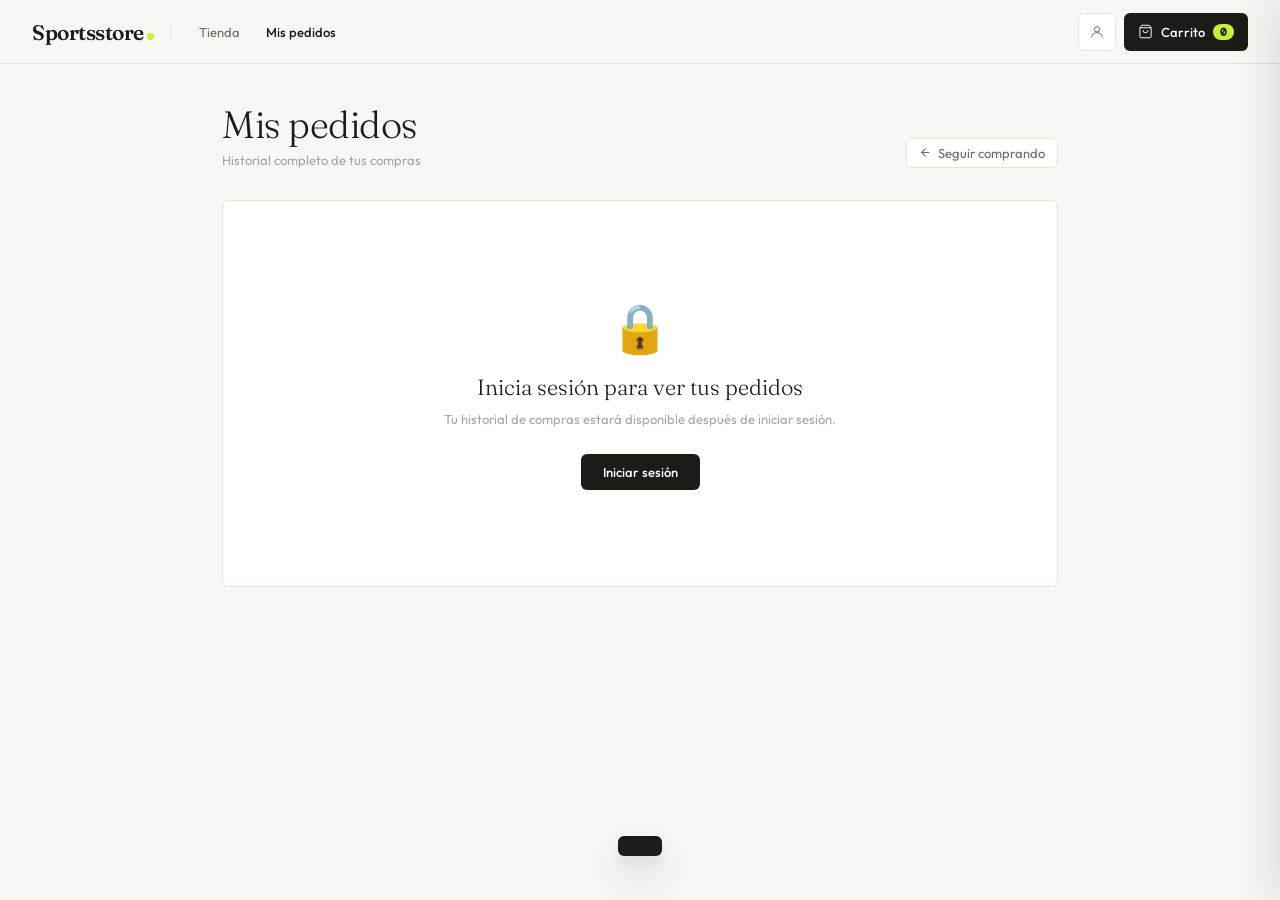
==== orders.html @ 64b581b5 "first commit" ====
<!DOCTYPE html>
<html lang="es">
<head>
<meta charset="UTF-8">
<meta name="viewport" content="width=device-width, initial-scale=1.0">
<title>Sportsstore — Mis pedidos</title>
<link rel="preconnect" href="https://fonts.googleapis.com">
<link href="https://fonts.googleapis.com/css2?family=Fraunces:ital,wght@0,300;0,400;0,600;1,300;1,400&family=DM+Mono:wght@300;400&family=Outfit:wght@300;400;500;600&display=swap" rel="stylesheet">
<link rel="stylesheet" href="styles.css">
<style>
.orders-wrap{max-width:900px;margin:0 auto;padding:2.5rem clamp(1rem,3vw,2rem) 6rem}
.page-hd{display:flex;align-items:flex-end;justify-content:space-between;margin-bottom:2rem;flex-wrap:wrap;gap:1rem}
.page-hd-left h1{font-family:'Fraunces',serif;font-size:clamp(26px,4vw,38px);font-weight:300;letter-spacing:-.5px;line-height:1.1}
.page-hd-left p{font-size:13px;color:var(--ink4);margin-top:.375rem}
.btn-back{display:inline-flex;align-items:center;gap:6px;font-size:13px;color:var(--ink3);cursor:pointer;font-family:'Outfit',sans-serif;padding:6px 12px;border-radius:var(--r2);border:1px solid var(--paper3);background:var(--white);transition:all var(--transition);flex-shrink:0}
.btn-back:hover{border-color:var(--ink3);color:var(--ink)}
.stats-bar{display:grid;grid-template-columns:repeat(3,1fr);gap:1px;background:var(--paper3);border:1px solid var(--paper3);border-radius:var(--r2);overflow:hidden;margin-bottom:2rem}
.stat{background:var(--white);padding:1rem 1.25rem;display:flex;flex-direction:column;gap:4px}
.stat-val{font-family:'Fraunces',serif;font-size:26px;font-weight:300;color:var(--ink)}
.stat-lbl{font-size:11px;color:var(--ink4);text-transform:uppercase;letter-spacing:.08em}
.filter-tabs{display:flex;gap:.375rem;margin-bottom:1.5rem;flex-wrap:wrap}
.tab{font-size:12px;font-weight:500;padding:6px 14px;border-radius:var(--r4);border:1px solid var(--paper3);background:var(--white);color:var(--ink3);cursor:pointer;transition:all var(--transition);font-family:'Outfit',sans-serif}
.tab:hover{border-color:var(--ink3);color:var(--ink)}
.tab.on{background:var(--ink);color:var(--white);border-color:var(--ink)}
.order-list{display:flex;flex-direction:column;gap:.75rem}
.order-card{background:var(--white);border:1px solid var(--paper3);border-radius:var(--r2);overflow:hidden;transition:border-color var(--transition)}
.order-card:hover{border-color:var(--ink4)}
.order-card-hd{display:flex;align-items:center;justify-content:space-between;padding:1rem 1.25rem;cursor:pointer;gap:1rem;flex-wrap:wrap}
.order-hd-left{display:flex;align-items:center;gap:.875rem;flex-wrap:wrap}
.order-num{font-family:'DM Mono',monospace;font-size:13px;font-weight:400;color:var(--ink)}
.order-date{font-size:12px;color:var(--ink4)}
.order-status{display:inline-flex;align-items:center;gap:5px;font-size:11px;font-weight:600;padding:3px 10px;border-radius:var(--r4);letter-spacing:.04em;flex-shrink:0}
.status-paid{background:#ECFDF5;color:#0F6E56}
.status-pending{background:#FEF3C7;color:#92400E}
.status-cancelled{background:#FEF2F2;color:#A32D2D}
.status-dot{width:6px;height:6px;border-radius:50%;background:currentColor}
.order-hd-right{display:flex;align-items:center;gap:1rem;flex-shrink:0}
.order-total{font-family:'DM Mono',monospace;font-size:15px;font-weight:400;color:var(--ink)}
.order-chevron{width:20px;height:20px;color:var(--ink4);transition:transform var(--transition);flex-shrink:0}
.order-card.open .order-chevron{transform:rotate(180deg)}
.order-body{display:none;border-top:1px solid var(--paper3);padding:1rem 1.25rem 1.25rem}
.order-card.open .order-body{display:block}
.order-items{display:flex;flex-direction:column;gap:.625rem;margin-bottom:1rem}
.oi{display:flex;align-items:center;gap:12px;padding:.625rem;border-radius:var(--r);background:var(--paper)}
.oi-thumb{width:44px;height:44px;border-radius:var(--r);background:var(--paper2);display:flex;align-items:center;justify-content:center;font-size:20px;flex-shrink:0}
.oi-info{flex:1;min-width:0}
.oi-name{font-size:13px;font-weight:500;white-space:nowrap;overflow:hidden;text-overflow:ellipsis}
.oi-brand{font-size:11px;color:var(--ink4)}
.oi-qty{font-size:12px;color:var(--ink4);margin-top:1px}
.oi-price{font-family:'DM Mono',monospace;font-size:13px;color:var(--ink);flex-shrink:0}
.order-summary{display:flex;justify-content:space-between;align-items:center;padding-top:.875rem;border-top:1px solid var(--paper3);flex-wrap:wrap;gap:.75rem}
.order-summary-total{display:flex;flex-direction:column;gap:2px}
.order-summary-total span:first-child{font-size:11px;color:var(--ink4);text-transform:uppercase;letter-spacing:.07em}
.order-summary-total strong{font-family:'Fraunces',serif;font-size:22px;font-weight:300;color:var(--ink)}
.btn-reorder{display:inline-flex;align-items:center;gap:6px;font-size:13px;font-weight:500;padding:8px 18px;border-radius:var(--r2);background:var(--ink);color:var(--white);border:none;cursor:pointer;font-family:'Outfit',sans-serif;transition:opacity var(--transition)}
.btn-reorder:hover{opacity:.82}
.load-more-wrap{text-align:center;margin-top:1.5rem}
.btn-load-more{font-size:13px;font-weight:500;padding:10px 28px;border-radius:var(--r2);border:1.5px solid var(--paper3);background:var(--white);color:var(--ink3);cursor:pointer;font-family:'Outfit',sans-serif;transition:all var(--transition)}
.btn-load-more:hover{border-color:var(--ink);color:var(--ink)}
.order-skel{background:var(--white);border:1px solid var(--paper3);border-radius:var(--r2);padding:1rem 1.25rem;display:flex;flex-direction:column;gap:.75rem}
.state-box{text-align:center;padding:6rem 2rem;background:var(--white);border:1px solid var(--paper3);border-radius:var(--r2)}
.state-icon{font-size:48px;margin-bottom:1rem}
.state-title{font-family:'Fraunces',serif;font-size:22px;font-weight:300;margin-bottom:.5rem}
.state-sub{font-size:13px;color:var(--ink4);line-height:1.6;margin-bottom:1.5rem}
.btn-primary-sm{display:inline-flex;align-items:center;gap:6px;font-size:13px;font-weight:500;padding:10px 22px;border-radius:var(--r2);background:var(--ink);color:var(--white);border:none;cursor:pointer;font-family:'Outfit',sans-serif;transition:opacity var(--transition)}
.btn-primary-sm:hover{opacity:.82}
@keyframes spin{to{transform:rotate(360deg)}}
@media(max-width:600px){.stats-bar{grid-template-columns:1fr 1fr}.stat:last-child{grid-column:1/-1}.order-hd-left{gap:.5rem}.order-card-hd{padding:.875rem 1rem}.order-body{padding:.875rem 1rem 1rem}}
</style>
</head>
<body>

<nav class="nav">
  <div class="nav-brand">Sportsstore<span class="dot"></span></div>
  <div class="nav-sep"></div>
  <div class="nav-links">
    <button class="nav-link" onclick="window.location.href='index.html'">Tienda</button>
    <button class="nav-link on">Mis pedidos</button>
  </div>
  <div class="nav-spacer"></div>
  <div class="nav-actions">
    <div id="auth-area"></div>
    <button class="cart-trigger" onclick="openCart()">
      <svg width="15" height="15" viewBox="0 0 24 24" fill="none" stroke="currentColor" stroke-width="1.5"><path d="M6 2L3 6v14a2 2 0 002 2h14a2 2 0 002-2V6l-3-4z"/><line x1="3" y1="6" x2="21" y2="6"/><path d="M16 10a4 4 0 01-8 0"/></svg>
      <span class="cart-trigger-text">Carrito</span>
      <span class="cart-n" id="cart-count">0</span>
    </button>
  </div>
</nav>

<div class="orders-wrap">
  <div class="page-hd">
    <div class="page-hd-left">
      <h1>Mis pedidos</h1>
      <p>Historial completo de tus compras</p>
    </div>
    <button class="btn-back" onclick="window.location.href='index.html'">
      <svg width="13" height="13" viewBox="0 0 24 24" fill="none" stroke="currentColor" stroke-width="2"><path d="M19 12H5M12 5l-7 7 7 7"/></svg>
      Seguir comprando
    </button>
  </div>
  <div class="stats-bar" id="stats-bar" style="display:none">
    <div class="stat"><div class="stat-val" id="stat-total">0</div><div class="stat-lbl">Pedidos totales</div></div>
    <div class="stat"><div class="stat-val" id="stat-spent">S/ 0</div><div class="stat-lbl">Total gastado</div></div>
    <div class="stat"><div class="stat-val" id="stat-last">—</div><div class="stat-lbl">Último pedido</div></div>
  </div>
  <div class="filter-tabs" id="filter-tabs" style="display:none">
    <button class="tab on" onclick="filterOrders('ALL',this)">Todos</button>
    <button class="tab" onclick="filterOrders('PAID',this)">Pagados</button>
    <button class="tab" onclick="filterOrders('PENDING',this)">Pendientes</button>
    <button class="tab" onclick="filterOrders('CANCELLED',this)">Cancelados</button>
  </div>
  <div id="orders-content"></div>
  <div class="load-more-wrap" id="load-more-wrap" style="display:none">
    <button class="btn-load-more" onclick="loadMore()">Cargar más pedidos</button>
  </div>
</div>

<!-- AUTH MODAL -->
<div class="overlay" id="auth-ov" onclick="overlayClick(event,'auth-ov')">
  <div class="modal">
    <button class="modal-x" onclick="closeOverlay('auth-ov')">×</button>
    <div class="modal-logo">Sportsstore<span class="dot"></span></div>
    <div id="frm-login">
      <h2 class="modal-h">Bienvenido</h2>
      <p class="modal-sub">Inicia sesión para ver tus pedidos.</p>
      <div class="modal-msg err" id="le"></div>
      <div class="fld"><label>Correo</label><input type="email" id="l-em" placeholder="tu@correo.com" autocomplete="email"></div>
      <div class="fld"><label>Contraseña</label><input type="password" id="l-pw" placeholder="••••••••" autocomplete="current-password" onkeydown="if(event.key==='Enter')doLogin()"></div>
      <button class="btn-submit" onclick="doLogin()">Iniciar sesión</button>
      <div class="modal-switch">¿Sin cuenta? <a onclick="switchForm('register')">Regístrate gratis</a></div>
    </div>
    <div id="frm-register" style="display:none">
      <h2 class="modal-h">Crear cuenta</h2>
      <p class="modal-sub">Únete y empieza a comprar hoy.</p>
      <div class="modal-msg err" id="re"></div>
      <div class="modal-msg ok" id="rs"></div>
      <div class="fld-row">
        <div class="fld"><label>Nombre</label><input type="text" id="r-fn" placeholder="Juan" autocomplete="given-name"></div>
        <div class="fld"><label>Apellido</label><input type="text" id="r-ln" placeholder="Pérez" autocomplete="family-name"></div>
      </div>
      <div class="fld"><label>Correo</label><input type="email" id="r-em" placeholder="tu@correo.com" autocomplete="email"></div>
      <div class="fld"><label>Contraseña</label><input type="password" id="r-pw" placeholder="Mínimo 8 caracteres" autocomplete="new-password"></div>
      <button class="btn-submit" onclick="doRegister()">Crear cuenta</button>
      <div class="modal-switch">¿Ya tienes cuenta? <a onclick="switchForm('login')">Iniciar sesión</a></div>
    </div>
  </div>
</div>

<!-- CART -->
<div class="cart-bg" id="cart-bg" onclick="closeCart()"></div>
<div class="cart-panel" id="cart-panel">
  <div class="cart-hd">
    <div class="cart-hd-left">
      <h3 class="cart-title">Mi carrito</h3>
      <span class="cart-n-badge" id="cart-badge-n">0 items</span>
    </div>
    <button class="cart-close" onclick="closeCart()">×</button>
  </div>
  <div class="cart-body" id="cart-body"></div>
  <div class="cart-ft" id="cart-ft" style="display:none">
    <div class="cart-rows">
      <div class="cart-row"><span>Subtotal</span><span id="ct-sub" style="font-family:'DM Mono',monospace">S/ 0.00</span></div>
      <div class="cart-row"><span>Envío</span><span class="free-ship">Gratis 🎉</span></div>
      <div class="cart-hr"></div>
      <div class="cart-row total"><span>Total</span><span class="total-val" id="ct-total">S/ 0.00</span></div>
    </div>
    <button class="btn-checkout" onclick="doCheckout()">
      Confirmar pedido
      <svg width="14" height="14" viewBox="0 0 24 24" fill="none" stroke="currentColor" stroke-width="2"><path d="M5 12h14M12 5l7 7-7 7"/></svg>
    </button>
    <div class="secure-note">
      <svg width="11" height="11" viewBox="0 0 24 24" fill="none" stroke="currentColor" stroke-width="2"><rect x="3" y="11" width="18" height="11" rx="2"/><path d="M7 11V7a5 5 0 0110 0v4"/></svg>
      Pago seguro · Devolución gratis
    </div>
  </div>
</div>

<div class="toast" id="toast">
  <span class="toast-icon" id="t-icon"></span>
  <span id="t-msg"></span>
</div>

<!-- app.js primero (define apiFetch, token, cart, etc.) -->
<script src="app.js"></script>
<!-- lógica de esta página (usa apiFetch y variables de app.js) -->
<script src="orders_logic.js"></script>
</body>
</html>
---- styles.css ----
/* ═══════════════════════════════════════════
   RESET & TOKENS
═══════════════════════════════════════════ */
*{margin:0;padding:0;box-sizing:border-box}
:root{
  --ink:#1C1B18;--ink2:#3A3832;--ink3:#6B6860;--ink4:#A8A59E;
  --paper:#F9F7F3;--paper2:#F2EFE9;--paper3:#E8E4DC;
  --lime:#C8F135;--lime-dark:#9BBF1A;
  --white:#FFFFFF;--red:#D93025;--green:#1A7A45;--amber:#B45309;
  --r:2px;--r2:6px;--r3:12px;--r4:100px;
  --nav-h:64px;--sidebar:260px;
  --transition:.2s cubic-bezier(.4,0,.2,1);
  --shadow-sm:0 1px 3px rgba(28,27,24,.08),0 1px 2px rgba(28,27,24,.06);
  --shadow:0 4px 16px rgba(28,27,24,.10),0 2px 6px rgba(28,27,24,.06);
  --shadow-lg:0 20px 40px rgba(28,27,24,.14),0 8px 16px rgba(28,27,24,.08);
}
html{scroll-behavior:smooth;-webkit-font-smoothing:antialiased;overflow-x:hidden}
body{font-family:'Outfit',sans-serif;background:var(--paper);color:var(--ink);min-height:100vh;overflow-x:hidden;max-width:100vw}
img,svg{display:block}
button,input,select{font-family:inherit}

/* NAV */
.nav{position:sticky;top:0;z-index:200;height:var(--nav-h);display:flex;align-items:center;padding:0 clamp(1rem,3vw,2rem);gap:1rem;background:rgba(249,247,243,.92);backdrop-filter:blur(20px);border-bottom:1px solid var(--paper3);width:100%;overflow:hidden}
.nav-brand{font-family:'Fraunces',serif;font-size:21px;font-weight:600;letter-spacing:-.5px;color:var(--ink);display:flex;align-items:baseline;gap:1px;flex-shrink:0}
.nav-brand .dot{width:7px;height:7px;border-radius:50%;background:var(--lime);margin-left:2px;margin-bottom:2px;display:inline-block;flex-shrink:0}
.nav-sep{width:1px;height:20px;background:var(--paper3);flex-shrink:0}
.nav-links{display:flex;gap:.125rem;overflow:hidden}
.nav-link{font-size:13px;font-weight:400;color:var(--ink3);background:none;border:none;cursor:pointer;padding:6px 12px;border-radius:var(--r2);transition:color var(--transition),background var(--transition);white-space:nowrap}
.nav-link:hover{color:var(--ink);background:var(--paper2)}
.nav-link.on{color:var(--ink);font-weight:500}
.nav-spacer{flex:1;min-width:0}
.nav-actions{display:flex;align-items:center;gap:.5rem;flex-shrink:0}
.nav-btn{width:38px;height:38px;border-radius:var(--r2);border:1px solid var(--paper3);background:var(--white);cursor:pointer;display:flex;align-items:center;justify-content:center;color:var(--ink3);transition:all var(--transition);flex-shrink:0}
.nav-btn:hover{border-color:var(--ink3);color:var(--ink);background:var(--paper2)}
.cart-trigger{display:flex;align-items:center;gap:8px;height:38px;padding:0 14px;background:var(--ink);color:var(--white);border:none;border-radius:var(--r2);font-size:13px;font-weight:500;cursor:pointer;transition:opacity var(--transition);flex-shrink:0}
.cart-trigger:hover{opacity:.82}
.cart-trigger-text{white-space:nowrap}
.cart-n{background:var(--lime);color:var(--ink);font-size:11px;font-weight:600;border-radius:var(--r4);padding:1px 7px;min-width:20px;text-align:center;font-family:'DM Mono',monospace;flex-shrink:0}
.auth-chip{display:flex;align-items:center;gap:7px;height:38px;padding:0 12px;border:1px solid var(--paper3);border-radius:var(--r4);background:var(--white);font-size:13px;white-space:nowrap;overflow:hidden;max-width:200px}
.auth-chip .dot{width:7px;height:7px;border-radius:50%;background:var(--green);flex-shrink:0}

/* HERO */
.hero{margin:1.25rem clamp(1rem,3vw,2rem);border-radius:var(--r3);overflow:hidden;background:var(--ink);color:var(--white);display:grid;grid-template-columns:1fr auto;align-items:stretch;min-height:200px;position:relative}
.hero::before{content:'';position:absolute;inset:0;background:radial-gradient(ellipse 60% 100% at 80% 50%, rgba(200,241,53,.12), transparent);pointer-events:none}
.hero-content{padding:clamp(1.5rem,4vw,3rem);position:relative;z-index:1;display:flex;flex-direction:column;justify-content:center;gap:1.25rem}
.hero-tag{display:inline-flex;align-items:center;gap:6px;font-size:11px;font-weight:500;text-transform:uppercase;letter-spacing:.1em;color:var(--lime)}
.hero-tag::before{content:'';width:18px;height:1px;background:var(--lime)}
.hero-title{font-family:'Fraunces',serif;font-size:clamp(28px,5vw,52px);font-weight:300;line-height:1.05;letter-spacing:-.5px}
.hero-title em{font-style:italic;color:var(--lime)}
.hero-cta{display:inline-flex;align-items:center;gap:8px;background:var(--lime);color:var(--ink);font-size:13px;font-weight:600;border:none;border-radius:var(--r4);padding:10px 22px;cursor:pointer;transition:transform var(--transition),box-shadow var(--transition);align-self:flex-start}
.hero-cta:hover{transform:translateY(-1px);box-shadow:0 8px 20px rgba(200,241,53,.35)}
.hero-cta svg{transition:transform var(--transition)}
.hero-cta:hover svg{transform:translateX(3px)}
.hero-visual{display:flex;align-items:flex-end;padding:0 clamp(1.5rem,4vw,3rem) 0 0;position:relative;z-index:1;gap:.5rem}
.hero-icon{width:clamp(60px,10vw,90px);height:clamp(70px,12vw,110px);background:rgba(255,255,255,.06);border:1px solid rgba(255,255,255,.1);border-radius:var(--r3);display:flex;align-items:center;justify-content:center;font-size:clamp(28px,5vw,44px);backdrop-filter:blur(4px)}
.hero-icon:nth-child(2){transform:translateY(-16px)}
.hero-icon:nth-child(3){transform:translateY(-6px)}

/* LAYOUT */
.page{display:flex;gap:0;max-width:1320px;margin:0 auto;padding:0 clamp(1rem,3vw,2rem) 5rem}

/* SIDEBAR */
.sidebar{width:var(--sidebar);flex-shrink:0;padding-right:2rem;padding-top:1.5rem}
.sidebar-hd{font-size:11px;font-weight:600;text-transform:uppercase;letter-spacing:.12em;color:var(--ink4);margin-bottom:1.25rem}
.filter-block{margin-bottom:1.75rem}
.filter-block-title{font-size:13px;font-weight:500;color:var(--ink);margin-bottom:.875rem;display:flex;align-items:center;justify-content:space-between}
.filter-block-title button{font-size:11px;color:var(--ink4);background:none;border:none;cursor:pointer;font-family:'Outfit',sans-serif;transition:color var(--transition)}
.filter-block-title button:hover{color:var(--ink)}
.cat-opt{display:flex;align-items:center;gap:10px;padding:7px 10px;border-radius:var(--r2);cursor:pointer;color:var(--ink3);font-size:13.5px;transition:all var(--transition);margin-bottom:1px;border:1px solid transparent}
.cat-opt:hover{background:var(--paper2);color:var(--ink)}
.cat-opt.on{background:var(--ink);color:var(--white);border-color:var(--ink)}
.cat-opt .radio{width:16px;height:16px;border-radius:50%;border:1.5px solid currentColor;display:flex;align-items:center;justify-content:center;flex-shrink:0;transition:all var(--transition)}
.cat-opt.on .radio::after{content:'';width:6px;height:6px;border-radius:50%;background:var(--lime)}
.cat-count{margin-left:auto;font-size:11px;font-family:'DM Mono',monospace;opacity:.5}
.price-vals{display:flex;justify-content:space-between;font-size:12px;font-family:'DM Mono',monospace;color:var(--ink3);margin-bottom:.625rem}
.slider{width:100%;-webkit-appearance:none;appearance:none;height:3px;border-radius:10px;background:var(--paper3);cursor:pointer;outline:none}
.slider::-webkit-slider-thumb{-webkit-appearance:none;width:18px;height:18px;border-radius:50%;background:var(--ink);cursor:pointer;border:2px solid var(--paper);box-shadow:var(--shadow-sm);transition:transform var(--transition)}
.slider::-webkit-slider-thumb:hover{transform:scale(1.2)}
.sizes{display:flex;flex-wrap:wrap;gap:.375rem}
.sz{font-size:12px;font-weight:500;padding:5px 12px;border:1px solid var(--paper3);border-radius:var(--r);cursor:pointer;background:var(--white);color:var(--ink3);transition:all var(--transition)}
.sz:hover{border-color:var(--ink3);color:var(--ink)}
.sz.on{background:var(--ink);color:var(--white);border-color:var(--ink)}
.sdiv{height:1px;background:var(--paper3);margin-bottom:1.75rem}
.toggle-row{display:flex;align-items:center;justify-content:space-between;font-size:13px;color:var(--ink3)}
.toggle{position:relative;width:36px;height:20px;flex-shrink:0}
.toggle input{opacity:0;width:0;height:0}
.toggle-track{position:absolute;inset:0;background:var(--paper3);border-radius:var(--r4);cursor:pointer;transition:background var(--transition)}
.toggle input:checked+.toggle-track{background:var(--ink)}
.toggle-thumb{position:absolute;top:3px;left:3px;width:14px;height:14px;border-radius:50%;background:var(--white);transition:transform var(--transition);pointer-events:none}
.toggle input:checked~.toggle-thumb{transform:translateX(16px)}

/* MAIN CONTENT */
.main{flex:1;min-width:0;padding-top:1.5rem}
.toolbar{display:flex;align-items:center;gap:.75rem;margin-bottom:1.25rem;flex-wrap:wrap}
.result-info{font-size:13px;color:var(--ink3);flex:1;min-width:80px}
.result-info strong{color:var(--ink);font-weight:600}
.search-box{position:relative;display:flex;align-items:center}
.search-box .ico{position:absolute;left:10px;color:var(--ink4);pointer-events:none;flex-shrink:0}
.search-box input{height:36px;padding:0 12px 0 34px;border:1px solid var(--paper3);border-radius:var(--r2);background:var(--white);color:var(--ink);font-size:13px;outline:none;width:clamp(130px,18vw,200px);transition:border var(--transition),width var(--transition)}
.search-box input:focus{border-color:var(--ink);width:clamp(160px,22vw,240px)}
.search-box input::placeholder{color:var(--ink4)}
.sort-sel{height:36px;padding:0 10px;border:1px solid var(--paper3);border-radius:var(--r2);background:var(--white);color:var(--ink3);font-size:13px;cursor:pointer;outline:none;font-family:'Outfit',sans-serif}
.chips-row{display:flex;gap:.375rem;flex-wrap:wrap;margin-bottom:1rem;align-items:center}
.chip{display:inline-flex;align-items:center;gap:5px;font-size:12px;padding:4px 10px;border:1px solid var(--paper3);border-radius:var(--r4);background:var(--white);color:var(--ink3)}
.chip-x{border:none;background:none;cursor:pointer;color:var(--ink4);font-size:15px;line-height:1;padding:0;transition:color var(--transition)}
.chip-x:hover{color:var(--red)}
.clear-btn{font-size:12px;color:var(--lime-dark);font-weight:500;border:none;background:none;cursor:pointer;font-family:'Outfit',sans-serif;padding:4px 8px;transition:opacity var(--transition)}
.clear-btn:hover{opacity:.7}

/* PRODUCT GRID */
.pgrid{display:grid;grid-template-columns:repeat(auto-fill,minmax(200px,1fr));gap:1px;background:var(--paper3);border:1px solid var(--paper3);border-radius:var(--r3);overflow:hidden}
.pcard{background:var(--white);display:flex;flex-direction:column;cursor:pointer;position:relative;transition:background var(--transition)}
.pcard:hover{background:var(--paper)}
.pcard-img{aspect-ratio:1/1;background:var(--paper2);display:flex;align-items:center;justify-content:center;font-size:clamp(40px,8vw,64px);position:relative;overflow:hidden;transition:transform var(--transition)}
.pcard:hover .pcard-img{transform:scale(1.02)}
.badge{position:absolute;top:.625rem;left:.625rem;font-size:10px;font-weight:600;padding:3px 8px;border-radius:var(--r4);letter-spacing:.04em;z-index:1}
.badge-sale{background:var(--lime);color:var(--ink)}
.badge-new{background:var(--ink);color:var(--white)}
.badge-out{background:var(--paper3);color:var(--ink4)}
.badge-low{background:#FEF3C7;color:#92400E}
.wish-btn{position:absolute;top:.625rem;right:.625rem;z-index:1;width:30px;height:30px;border-radius:50%;background:rgba(255,255,255,.88);border:none;cursor:pointer;display:flex;align-items:center;justify-content:center;opacity:0;transition:opacity var(--transition),transform var(--transition);backdrop-filter:blur(4px);color:var(--ink3)}
.pcard:hover .wish-btn{opacity:1}
.wish-btn:hover{transform:scale(1.12);color:var(--red)}
.pcard-body{padding:.875rem 1rem 1rem;display:flex;flex-direction:column;gap:.375rem;flex:1}
.pcard-cat{font-size:10px;color:var(--ink4);text-transform:uppercase;letter-spacing:.1em;font-weight:500}
.pcard-name{font-family:'Fraunces',serif;font-size:16px;font-weight:400;line-height:1.2;color:var(--ink)}
.pcard-brand{font-size:12px;color:var(--ink4)}
.pcard-stars{display:flex;align-items:center;gap:4px;margin-top:2px}
.stars{display:flex;gap:1px}
.star{font-size:11px;color:#F59E0B}
.star.off{color:var(--paper3)}
.review-n{font-size:11px;color:var(--ink4);font-family:'DM Mono',monospace}
.pcard-foot{display:flex;align-items:center;justify-content:space-between;margin-top:auto;padding-top:.625rem;gap:.5rem}
.pcard-price{font-family:'DM Mono',monospace;font-size:15px;font-weight:400;color:var(--ink)}
.out-txt{font-size:11px;color:var(--ink4);text-transform:uppercase;letter-spacing:.06em}
.add-btn{display:flex;align-items:center;gap:5px;font-size:12px;font-weight:500;padding:7px 13px;border-radius:var(--r);border:1.5px solid var(--paper3);background:var(--white);color:var(--ink);cursor:pointer;transition:all var(--transition);white-space:nowrap;flex-shrink:0}
.add-btn:hover{background:var(--ink);color:var(--white);border-color:var(--ink)}
.add-btn:active{transform:scale(.96)}
.stock-warn{font-size:11px;color:var(--amber);font-weight:500;margin-top:2px}

/* SKELETON */
.sk{background:var(--paper2);border-radius:var(--r);animation:pulse 1.4s ease-in-out infinite}
@keyframes pulse{0%,100%{opacity:1}50%{opacity:.35}}

/* EMPTY */
.empty{grid-column:1/-1;padding:5rem 2rem;text-align:center;background:var(--white)}
.empty-icon{font-size:48px;margin-bottom:1rem}
.empty-title{font-family:'Fraunces',serif;font-size:22px;font-weight:300;margin-bottom:.5rem}
.empty-sub{font-size:13px;color:var(--ink4);line-height:1.6}

/* ═══════════════════════════════════════════
   COLD START BANNER
═══════════════════════════════════════════ */
.cold-banner{
  position:fixed;bottom:1.5rem;left:50%;
  transform:translateX(-50%) translateY(calc(100% + 2rem));
  z-index:400;
  width:min(560px,calc(100vw - 2rem));
  background:var(--ink);color:var(--white);
  border-radius:var(--r2);
  overflow:hidden;
  box-shadow:var(--shadow-lg);
  transition:transform .35s cubic-bezier(.34,1.2,.64,1);
  pointer-events:auto;
}
.cold-banner.show{
  transform:translateX(-50%) translateY(0);
}
.cold-banner.error{
  background:#3B1515;
  border:1px solid rgba(217,48,37,.3);
}
.cold-inner{
  display:flex;align-items:center;gap:12px;
  padding:12px 14px;
}
.cold-spinner{
  width:20px;height:20px;flex-shrink:0;
  border:2px solid rgba(255,255,255,.2);
  border-top-color:var(--lime);
  border-radius:50%;
  animation:spin .8s linear infinite;
}
@keyframes spin{to{transform:rotate(360deg)}}
.cold-body{flex:1;min-width:0}
.cold-title{
  font-size:13px;font-weight:500;
  white-space:nowrap;overflow:hidden;text-overflow:ellipsis;
}
.cold-sub{
  font-size:11px;color:rgba(255,255,255,.55);
  margin-top:2px;line-height:1.4;
}
.cold-retry{
  flex-shrink:0;
  font-size:12px;font-weight:500;
  padding:6px 12px;border-radius:var(--r);
  background:var(--lime);color:var(--ink);
  border:none;cursor:pointer;
  font-family:'Outfit',sans-serif;
  transition:opacity var(--transition);
  white-space:nowrap;
}
.cold-retry:hover{opacity:.85}
.cold-close{
  flex-shrink:0;
  width:26px;height:26px;
  border-radius:50%;border:none;
  background:rgba(255,255,255,.1);
  color:rgba(255,255,255,.6);
  font-size:16px;cursor:pointer;
  display:flex;align-items:center;justify-content:center;
  transition:all var(--transition);
}
.cold-close:hover{background:rgba(255,255,255,.2);color:var(--white)}
.cold-progress{
  height:3px;background:rgba(255,255,255,.1);
}
.cold-progress-bar{
  height:100%;width:0%;
  background:var(--lime);
  border-radius:0 2px 2px 0;
}

/* MODAL */
.overlay{position:fixed;inset:0;z-index:500;background:rgba(28,27,24,.6);display:none;align-items:center;justify-content:center;padding:1rem;backdrop-filter:blur(8px)}
.overlay.open{display:flex}
.modal{background:var(--white);border-radius:var(--r3);padding:clamp(1.5rem,4vw,2.5rem);width:100%;max-width:400px;position:relative;animation:modalIn .22s cubic-bezier(.34,1.56,.64,1);box-shadow:var(--shadow-lg)}
@keyframes modalIn{from{transform:translateY(16px) scale(.97);opacity:0}to{transform:translateY(0) scale(1);opacity:1}}
.modal-x{position:absolute;top:.875rem;right:.875rem;width:30px;height:30px;border-radius:50%;border:none;background:var(--paper2);cursor:pointer;color:var(--ink3);font-size:18px;display:flex;align-items:center;justify-content:center;transition:all var(--transition)}
.modal-x:hover{background:var(--paper3);color:var(--ink)}
.modal-logo{font-family:'Fraunces',serif;font-size:17px;margin-bottom:1.75rem;display:flex;align-items:center;gap:4px}
.modal-logo .dot{width:7px;height:7px;border-radius:50%;background:var(--lime);margin-top:1px}
.modal-h{font-family:'Fraunces',serif;font-size:26px;font-weight:300;margin-bottom:.25rem;letter-spacing:-.3px}
.modal-sub{font-size:13px;color:var(--ink4);margin-bottom:1.5rem;line-height:1.5}
.fld{margin-bottom:.875rem}
.fld label{display:block;font-size:11px;font-weight:500;color:var(--ink4);margin-bottom:5px;text-transform:uppercase;letter-spacing:.07em}
.fld input{width:100%;height:42px;padding:0 12px;border:1.5px solid var(--paper3);border-radius:var(--r2);font-size:14px;outline:none;color:var(--ink);background:var(--white);transition:border var(--transition)}
.fld input:focus{border-color:var(--ink)}
.fld-row{display:grid;grid-template-columns:1fr 1fr;gap:.75rem}
.btn-submit{width:100%;height:44px;background:var(--ink);color:var(--white);border:none;border-radius:var(--r2);font-size:14px;font-weight:500;cursor:pointer;margin-top:.5rem;transition:opacity var(--transition);font-family:'Outfit',sans-serif}
.btn-submit:hover{opacity:.82}
.modal-switch{font-size:13px;color:var(--ink4);text-align:center;margin-top:1rem}
.modal-switch a{color:var(--ink);font-weight:500;cursor:pointer;text-decoration:underline}
.modal-msg{font-size:13px;padding:9px 12px;border-radius:var(--r2);margin-bottom:.875rem;display:none;line-height:1.4}
.modal-msg.err{background:#FEF2F2;color:var(--red);border:1px solid #FECACA}
.modal-msg.ok{background:#ECFDF5;color:var(--green);border:1px solid #A7F3D0}

/* CART SIDEBAR */
.cart-bg{position:fixed;inset:0;z-index:300;background:rgba(28,27,24,.45);display:none}
.cart-bg.open{display:block}
.cart-panel{position:fixed;top:0;right:0;z-index:301;width:min(460px,100vw);height:100dvh;background:var(--white);display:flex;flex-direction:column;border-left:1px solid var(--paper3);transform:translateX(100%);transition:transform .3s cubic-bezier(.4,0,.2,1);box-shadow:-8px 0 40px rgba(28,27,24,.12)}
.cart-panel.open{transform:translateX(0)}
.cart-hd{display:flex;align-items:center;justify-content:space-between;padding:1.25rem 1.5rem;border-bottom:1px solid var(--paper3);flex-shrink:0}
.cart-hd-left{display:flex;align-items:center;gap:.75rem}
.cart-title{font-family:'Fraunces',serif;font-size:20px;font-weight:400}
.cart-n-badge{font-size:11px;font-family:'DM Mono',monospace;background:var(--paper2);color:var(--ink4);padding:2px 8px;border-radius:var(--r4)}
.cart-close{width:32px;height:32px;border-radius:50%;border:none;background:var(--paper2);cursor:pointer;color:var(--ink3);font-size:18px;display:flex;align-items:center;justify-content:center;transition:all var(--transition)}
.cart-close:hover{background:var(--paper3);color:var(--ink)}
.cart-body{flex:1;overflow-y:auto;padding:1.25rem 1.5rem;display:flex;flex-direction:column;gap:.75rem}
.cart-body::-webkit-scrollbar{width:4px}
.cart-body::-webkit-scrollbar-track{background:var(--paper2)}
.cart-body::-webkit-scrollbar-thumb{background:var(--paper3);border-radius:2px}
.ci{display:flex;gap:12px;background:var(--paper);border:1px solid var(--paper3);border-radius:var(--r2);padding:12px;transition:background var(--transition)}
.ci:hover{background:var(--paper2)}
.ci-thumb{width:70px;height:70px;flex-shrink:0;border-radius:var(--r2);background:var(--paper2);display:flex;align-items:center;justify-content:center;font-size:30px}
.ci-body{flex:1;min-width:0;display:flex;flex-direction:column;gap:4px}
.ci-name{font-size:14px;font-weight:500;line-height:1.3;white-space:nowrap;overflow:hidden;text-overflow:ellipsis}
.ci-brand{font-size:12px;color:var(--ink4)}
.ci-row{display:flex;align-items:center;justify-content:space-between;margin-top:6px}
.qty-ctrl{display:flex;align-items:center;gap:2px;background:var(--white);border:1px solid var(--paper3);border-radius:var(--r);overflow:hidden}
.q-btn{width:28px;height:28px;border:none;background:none;cursor:pointer;color:var(--ink3);font-size:16px;display:flex;align-items:center;justify-content:center;transition:all var(--transition)}
.q-btn:hover{background:var(--ink);color:var(--white)}
.q-n{font-family:'DM Mono',monospace;font-size:13px;min-width:28px;text-align:center;font-weight:400}
.ci-price{font-family:'DM Mono',monospace;font-size:14px;font-weight:400}
.ci-del{border:none;background:none;cursor:pointer;font-size:11px;color:var(--ink4);font-family:'Outfit',sans-serif;display:flex;align-items:center;gap:3px;padding:0;margin-top:4px;transition:color var(--transition);align-self:flex-start}
.ci-del:hover{color:var(--red)}
.cart-empty{flex:1;display:flex;flex-direction:column;align-items:center;justify-content:center;gap:.75rem;padding:2rem}
.cart-empty-icon{font-size:48px}
.cart-empty-title{font-family:'Fraunces',serif;font-size:20px;font-weight:300;color:var(--ink)}
.cart-empty-sub{font-size:13px;color:var(--ink4);text-align:center;line-height:1.6}
.cart-ft{padding:1.25rem 1.5rem;border-top:1px solid var(--paper3);flex-shrink:0;background:var(--white)}
.cart-rows{display:flex;flex-direction:column;gap:.5rem;margin-bottom:1.125rem}
.cart-row{display:flex;justify-content:space-between;align-items:center;font-size:13px}
.cart-row span:first-child{color:var(--ink4)}
.cart-row.total span:first-child{color:var(--ink);font-weight:500;font-size:14px}
.cart-row.total .total-val{font-family:'Fraunces',serif;font-size:22px;font-weight:300}
.cart-hr{height:1px;background:var(--paper3);margin:.625rem 0}
.free-ship{color:var(--green)!important;font-weight:500}
.btn-checkout{width:100%;height:46px;background:var(--ink);color:var(--white);border:none;border-radius:var(--r2);font-size:14px;font-weight:500;cursor:pointer;display:flex;align-items:center;justify-content:center;gap:8px;font-family:'Outfit',sans-serif;transition:opacity var(--transition)}
.btn-checkout:hover{opacity:.82}
.secure-note{display:flex;align-items:center;justify-content:center;gap:5px;font-size:11px;color:var(--ink4);margin-top:.75rem}

/* TOAST */
.toast{position:fixed;bottom:6rem;left:50%;transform:translateX(-50%) translateY(calc(100% + 2rem));background:var(--ink);color:var(--white);padding:10px 18px;border-radius:var(--r2);font-size:13px;z-index:999;display:flex;align-items:center;gap:8px;white-space:nowrap;box-shadow:var(--shadow-lg);transition:transform .3s cubic-bezier(.34,1.56,.64,1);pointer-events:none}
.toast.show{transform:translateX(-50%) translateY(0)}
.toast-icon{font-size:15px}

/* MOBILE FILTER FAB & SHEET */
.filter-fab{display:none;position:fixed;bottom:1.5rem;right:1.5rem;z-index:100;width:52px;height:52px;border-radius:50%;background:var(--ink);color:var(--white);border:none;cursor:pointer;box-shadow:var(--shadow-lg);align-items:center;justify-content:center;font-size:20px;transition:transform var(--transition)}
.filter-fab:hover{transform:scale(1.06)}
.filter-sheet-bg{position:fixed;inset:0;background:rgba(28,27,24,.5);z-index:400;display:none;backdrop-filter:blur(4px)}
.filter-sheet-bg.open{display:block}
.filter-sheet{position:fixed;bottom:0;left:0;right:0;z-index:401;background:var(--white);border-radius:var(--r3) var(--r3) 0 0;padding:1.5rem;transform:translateY(100%);transition:transform .3s cubic-bezier(.4,0,.2,1);max-height:80dvh;overflow-y:auto}
.filter-sheet.open{transform:translateY(0)}
.sheet-handle{width:36px;height:4px;border-radius:2px;background:var(--paper3);margin:0 auto 1.5rem}

/* RESPONSIVE */
@media(max-width:900px){.sidebar{display:none}.hero-visual{display:none}.nav-links{display:none}.nav-sep{display:none}.pgrid{grid-template-columns:repeat(auto-fill,minmax(170px,1fr))}.filter-fab{display:flex}}
@media(max-width:600px){.hero{grid-template-columns:1fr}.hero-visual{display:none}.pgrid{grid-template-columns:repeat(2,1fr)}.sort-sel{display:none}.toolbar{gap:.5rem}.cart-trigger{padding:0 10px;gap:4px}.cart-trigger-text{display:none}.nav{gap:.5rem;padding:0 .75rem}.nav-brand{font-size:18px}}
@media(max-width:380px){.pgrid{grid-template-columns:1fr}.fld-row{grid-template-columns:1fr}}
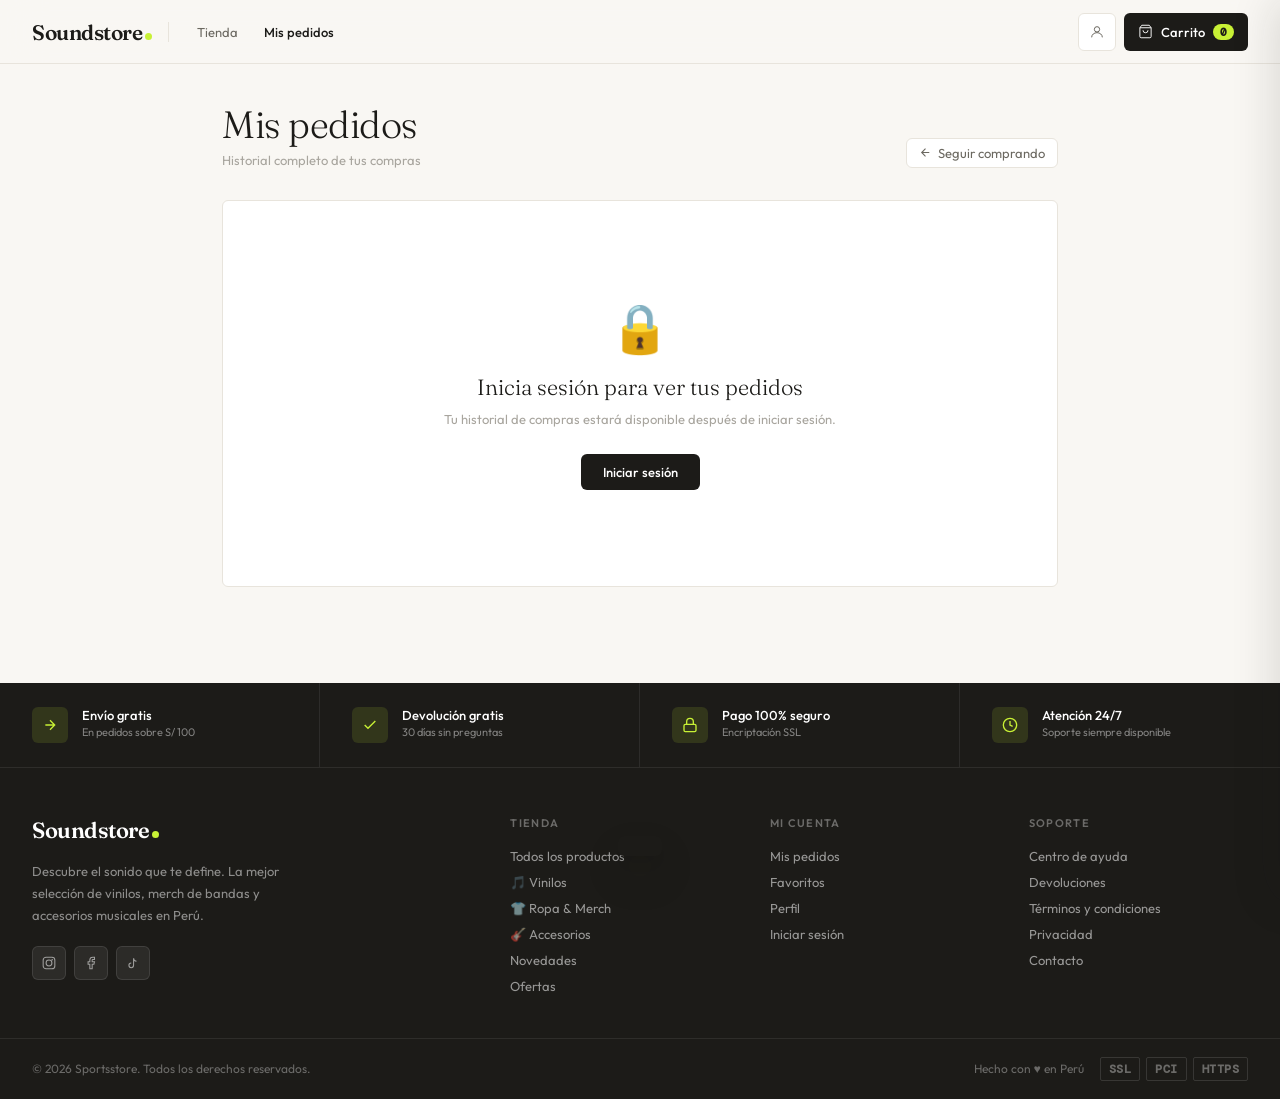
==== commit f1413910: "refactor:change theme" ====
--- a/orders.html
+++ b/orders.html
@@ -3,7 +3,7 @@
 <head>
 <meta charset="UTF-8">
 <meta name="viewport" content="width=device-width, initial-scale=1.0">
-<title>Sportsstore — Mis pedidos</title>
+<title>Soundstore — Mis pedidos</title>
 <link rel="preconnect" href="https://fonts.googleapis.com">
 <link href="https://fonts.googleapis.com/css2?family=Fraunces:ital,wght@0,300;0,400;0,600;1,300;1,400&family=DM+Mono:wght@300;400&family=Outfit:wght@300;400;500;600&display=swap" rel="stylesheet">
 <link rel="stylesheet" href="styles.css">
@@ -71,7 +71,7 @@
 <body>
 
 <nav class="nav">
-  <div class="nav-brand">Sportsstore<span class="dot"></span></div>
+  <div class="nav-brand">Soundstore<span class="dot"></span></div>
   <div class="nav-sep"></div>
   <div class="nav-links">
     <button class="nav-link" onclick="window.location.href='index.html'">Tienda</button>
@@ -116,18 +116,103 @@
   </div>
 </div>
 
+<!-- FOOTER -->
+<footer class="site-footer">
+  <div class="footer-perks">
+    <div class="footer-perk">
+      <div class="footer-perk-icon">
+        <svg width="16" height="16" viewBox="0 0 24 24" fill="none" stroke="currentColor" stroke-width="2"><path d="M5 12h14M12 5l7 7-7 7"/></svg>
+      </div>
+      <div class="footer-perk-text"><strong>Envío gratis</strong><small>En pedidos sobre S/ 100</small></div>
+    </div>
+    <div class="footer-perk">
+      <div class="footer-perk-icon">
+        <svg width="16" height="16" viewBox="0 0 24 24" fill="none" stroke="currentColor" stroke-width="2"><polyline points="20 6 9 17 4 12"/></svg>
+      </div>
+      <div class="footer-perk-text"><strong>Devolución gratis</strong><small>30 días sin preguntas</small></div>
+    </div>
+    <div class="footer-perk">
+      <div class="footer-perk-icon">
+        <svg width="16" height="16" viewBox="0 0 24 24" fill="none" stroke="currentColor" stroke-width="2"><rect x="3" y="11" width="18" height="11" rx="2"/><path d="M7 11V7a5 5 0 0110 0v4"/></svg>
+      </div>
+      <div class="footer-perk-text"><strong>Pago 100% seguro</strong><small>Encriptación SSL</small></div>
+    </div>
+    <div class="footer-perk">
+      <div class="footer-perk-icon">
+        <svg width="16" height="16" viewBox="0 0 24 24" fill="none" stroke="currentColor" stroke-width="2"><circle cx="12" cy="12" r="10"/><polyline points="12 6 12 12 16 14"/></svg>
+      </div>
+      <div class="footer-perk-text"><strong>Atención 24/7</strong><small>Soporte siempre disponible</small></div>
+    </div>
+  </div>
+  <div class="footer-main">
+    <div class="footer-brand-col">
+      <div class="footer-brand">Soundstore<span class="dot"></span></div>
+      <p class="footer-tagline">Descubre el sonido que te define. La mejor selección de vinilos, merch de bandas y accesorios musicales en Perú.</p>
+      <div class="footer-social">
+        <button class="footer-social-btn" title="Instagram">
+          <svg width="14" height="14" viewBox="0 0 24 24" fill="none" stroke="currentColor" stroke-width="1.8"><rect x="2" y="2" width="20" height="20" rx="5"/><circle cx="12" cy="12" r="5"/><circle cx="17.5" cy="6.5" r=".5" fill="currentColor"/></svg>
+        </button>
+        <button class="footer-social-btn" title="Facebook">
+          <svg width="14" height="14" viewBox="0 0 24 24" fill="none" stroke="currentColor" stroke-width="1.8"><path d="M18 2h-3a5 5 0 00-5 5v3H7v4h3v8h4v-8h3l1-4h-4V7a1 1 0 011-1h3z"/></svg>
+        </button>
+        <button class="footer-social-btn" title="TikTok">
+          <svg width="14" height="14" viewBox="0 0 24 24" fill="none" stroke="currentColor" stroke-width="1.8"><path d="M9 12a4 4 0 104 4V4a5 5 0 005 5"/></svg>
+        </button>
+      </div>
+    </div>
+    <div class="footer-nav-col">
+      <div class="footer-col-title">Tienda</div>
+      <a class="footer-link" href="index.html">Todos los productos</a>
+      <a class="footer-link" href="index.html">🎵 Vinilos</a>
+      <a class="footer-link" href="index.html">👕 Ropa & Merch</a>
+      <a class="footer-link" href="index.html">🎸 Accesorios</a>
+      <a class="footer-link" href="index.html">Novedades</a>
+      <a class="footer-link" href="index.html">Ofertas</a>
+    </div>
+    <div class="footer-nav-col">
+      <div class="footer-col-title">Mi cuenta</div>
+      <a class="footer-link" href="orders.html">Mis pedidos</a>
+      <a class="footer-link" href="#">Favoritos</a>
+      <a class="footer-link" href="#">Perfil</a>
+      <a class="footer-link" href="#">Iniciar sesión</a>
+    </div>
+    <div class="footer-nav-col">
+      <div class="footer-col-title">Soporte</div>
+      <a class="footer-link" href="#">Centro de ayuda</a>
+      <a class="footer-link" href="#">Devoluciones</a>
+      <a class="footer-link" href="#">Términos y condiciones</a>
+      <a class="footer-link" href="#">Privacidad</a>
+      <a class="footer-link" href="#">Contacto</a>
+    </div>
+  </div>
+  <div class="footer-bottom">
+    <span class="footer-bottom-left">© 2026 Sportsstore. Todos los derechos reservados.</span>
+    <div class="footer-bottom-right">
+      <span>Hecho con ♥ en Perú</span>
+      <div class="footer-badges">
+        <span class="footer-badge">SSL</span>
+        <span class="footer-badge">PCI</span>
+        <span class="footer-badge">HTTPS</span>
+      </div>
+    </div>
+  </div>
+</footer>
+
 <!-- AUTH MODAL -->
 <div class="overlay" id="auth-ov" onclick="overlayClick(event,'auth-ov')">
   <div class="modal">
     <button class="modal-x" onclick="closeOverlay('auth-ov')">×</button>
-    <div class="modal-logo">Sportsstore<span class="dot"></span></div>
+    <div class="modal-logo">Soundstore<span class="dot"></span></div>
     <div id="frm-login">
       <h2 class="modal-h">Bienvenido</h2>
       <p class="modal-sub">Inicia sesión para ver tus pedidos.</p>
       <div class="modal-msg err" id="le"></div>
       <div class="fld"><label>Correo</label><input type="email" id="l-em" placeholder="tu@correo.com" autocomplete="email"></div>
       <div class="fld"><label>Contraseña</label><input type="password" id="l-pw" placeholder="••••••••" autocomplete="current-password" onkeydown="if(event.key==='Enter')doLogin()"></div>
-      <button class="btn-submit" onclick="doLogin()">Iniciar sesión</button>
+      <button class="btn-submit" id="btn-login" onclick="doLogin()">
+        <div class="btn-spinner"></div>
+        <span class="btn-label">Iniciar sesión</span>
+      </button>
       <div class="modal-switch">¿Sin cuenta? <a onclick="switchForm('register')">Regístrate gratis</a></div>
     </div>
     <div id="frm-register" style="display:none">
@@ -141,7 +226,10 @@
       </div>
       <div class="fld"><label>Correo</label><input type="email" id="r-em" placeholder="tu@correo.com" autocomplete="email"></div>
       <div class="fld"><label>Contraseña</label><input type="password" id="r-pw" placeholder="Mínimo 8 caracteres" autocomplete="new-password"></div>
-      <button class="btn-submit" onclick="doRegister()">Crear cuenta</button>
+      <button class="btn-submit" id="btn-register" onclick="doRegister()">
+        <div class="btn-spinner"></div>
+        <span class="btn-label">Crear cuenta</span>
+      </button>
       <div class="modal-switch">¿Ya tienes cuenta? <a onclick="switchForm('login')">Iniciar sesión</a></div>
     </div>
   </div>
--- a/styles.css
+++ b/styles.css
@@ -1,6 +1,4 @@
-/* ═══════════════════════════════════════════
-   RESET & TOKENS
-═══════════════════════════════════════════ */
+/* RESET & TOKENS */
 *{margin:0;padding:0;box-sizing:border-box}
 :root{
   --ink:#1C1B18;--ink2:#3A3832;--ink3:#6B6860;--ink4:#A8A59E;
@@ -10,8 +8,8 @@
   --r:2px;--r2:6px;--r3:12px;--r4:100px;
   --nav-h:64px;--sidebar:260px;
   --transition:.2s cubic-bezier(.4,0,.2,1);
-  --shadow-sm:0 1px 3px rgba(28,27,24,.08),0 1px 2px rgba(28,27,24,.06);
-  --shadow:0 4px 16px rgba(28,27,24,.10),0 2px 6px rgba(28,27,24,.06);
+  --shadow-sm:0 1px 3px rgba(28,27,24,.08);
+  --shadow:0 4px 16px rgba(28,27,24,.10);
   --shadow-lg:0 20px 40px rgba(28,27,24,.14),0 8px 16px rgba(28,27,24,.08);
 }
 html{scroll-behavior:smooth;-webkit-font-smoothing:antialiased;overflow-x:hidden}
@@ -36,8 +34,45 @@
 .cart-trigger:hover{opacity:.82}
 .cart-trigger-text{white-space:nowrap}
 .cart-n{background:var(--lime);color:var(--ink);font-size:11px;font-weight:600;border-radius:var(--r4);padding:1px 7px;min-width:20px;text-align:center;font-family:'DM Mono',monospace;flex-shrink:0}
-.auth-chip{display:flex;align-items:center;gap:7px;height:38px;padding:0 12px;border:1px solid var(--paper3);border-radius:var(--r4);background:var(--white);font-size:13px;white-space:nowrap;overflow:hidden;max-width:200px}
-.auth-chip .dot{width:7px;height:7px;border-radius:50%;background:var(--green);flex-shrink:0}
+
+/* AUTH CHIP — con enlace "Mis pedidos" */
+.auth-chip{
+  display:flex;align-items:center;gap:0;
+  height:38px;
+  border:1px solid var(--paper3);border-radius:var(--r4);
+  background:var(--white);
+  overflow:hidden;flex-shrink:0;
+  max-width:230px;
+}
+.auth-chip .dot{
+  width:7px;height:7px;border-radius:50%;
+  background:var(--green);flex-shrink:0;
+  margin-left:12px;
+}
+.auth-chip-name{
+  font-size:13px;font-weight:500;color:var(--ink);
+  white-space:nowrap;overflow:hidden;text-overflow:ellipsis;
+  max-width:72px;padding:0 6px 0 7px;
+}
+.auth-chip-orders{
+  font-size:12px;color:var(--ink4);
+  text-decoration:none;font-family:'Outfit',sans-serif;
+  white-space:nowrap;padding:0 8px;
+  border-left:1px solid var(--paper3);
+  height:100%;display:flex;align-items:center;
+  transition:color var(--transition),background var(--transition);
+  flex-shrink:0;
+}
+.auth-chip-orders:hover{color:var(--ink);background:var(--paper2)}
+.auth-chip-logout{
+  background:none;border:none;border-left:1px solid var(--paper3);
+  cursor:pointer;font-size:12px;color:var(--ink4);
+  font-family:'Outfit',sans-serif;white-space:nowrap;
+  height:100%;padding:0 10px;
+  transition:color var(--transition),background var(--transition);
+  flex-shrink:0;
+}
+.auth-chip-logout:hover{color:var(--red);background:#FEF2F2}
 
 /* HERO */
 .hero{margin:1.25rem clamp(1rem,3vw,2rem);border-radius:var(--r3);overflow:hidden;background:var(--ink);color:var(--white);display:grid;grid-template-columns:1fr auto;align-items:stretch;min-height:200px;position:relative}
@@ -57,7 +92,7 @@
 .hero-icon:nth-child(3){transform:translateY(-6px)}
 
 /* LAYOUT */
-.page{display:flex;gap:0;max-width:1320px;margin:0 auto;padding:0 clamp(1rem,3vw,2rem) 5rem}
+.page{display:flex;gap:0;max-width:1320px;margin:0 auto;padding:0 clamp(1rem,3vw,2rem) 3rem}
 
 /* SIDEBAR */
 .sidebar{width:var(--sidebar);flex-shrink:0;padding-right:2rem;padding-top:1.5rem}
@@ -82,14 +117,14 @@
 .sz.on{background:var(--ink);color:var(--white);border-color:var(--ink)}
 .sdiv{height:1px;background:var(--paper3);margin-bottom:1.75rem}
 .toggle-row{display:flex;align-items:center;justify-content:space-between;font-size:13px;color:var(--ink3)}
-.toggle{position:relative;width:36px;height:20px;flex-shrink:0}
-.toggle input{opacity:0;width:0;height:0}
-.toggle-track{position:absolute;inset:0;background:var(--paper3);border-radius:var(--r4);cursor:pointer;transition:background var(--transition)}
-.toggle input:checked+.toggle-track{background:var(--ink)}
-.toggle-thumb{position:absolute;top:3px;left:3px;width:14px;height:14px;border-radius:50%;background:var(--white);transition:transform var(--transition);pointer-events:none}
-.toggle input:checked~.toggle-thumb{transform:translateX(16px)}
-
-/* MAIN CONTENT */
+/* TOGGLE — versión simplificada sin CSS :checked */
+.toggle-visual{position:relative;width:36px;height:20px;flex-shrink:0;cursor:pointer}
+.toggle-track-v{position:absolute;inset:0;background:var(--paper3);border-radius:var(--r4);transition:background var(--transition)}
+.toggle-track-v.on{background:var(--ink)}
+.toggle-thumb-v{position:absolute;top:3px;left:3px;width:14px;height:14px;border-radius:50%;background:var(--white);transition:transform var(--transition);box-shadow:0 1px 3px rgba(0,0,0,.15)}
+.toggle-thumb-v.on{transform:translateX(16px)}
+
+/* MAIN */
 .main{flex:1;min-width:0;padding-top:1.5rem}
 .toolbar{display:flex;align-items:center;gap:.75rem;margin-bottom:1.25rem;flex-wrap:wrap}
 .result-info{font-size:13px;color:var(--ink3);flex:1;min-width:80px}
@@ -104,11 +139,12 @@
 .chip{display:inline-flex;align-items:center;gap:5px;font-size:12px;padding:4px 10px;border:1px solid var(--paper3);border-radius:var(--r4);background:var(--white);color:var(--ink3)}
 .chip-x{border:none;background:none;cursor:pointer;color:var(--ink4);font-size:15px;line-height:1;padding:0;transition:color var(--transition)}
 .chip-x:hover{color:var(--red)}
-.clear-btn{font-size:12px;color:var(--lime-dark);font-weight:500;border:none;background:none;cursor:pointer;font-family:'Outfit',sans-serif;padding:4px 8px;transition:opacity var(--transition)}
+.clear-btn{font-size:12px;color:var(--lime-dark);font-weight:500;border:none;background:none;cursor:pointer;font-family:'Outfit',sans-serif;padding:4px 8px}
 .clear-btn:hover{opacity:.7}
 
 /* PRODUCT GRID */
-.pgrid{display:grid;grid-template-columns:repeat(auto-fill,minmax(200px,1fr));gap:1px;background:var(--paper3);border:1px solid var(--paper3);border-radius:var(--r3);overflow:hidden}
+.pgrid{display:grid;grid-template-columns:repeat(auto-fill,minmax(200px,1fr));gap:12px;background:transparent;border:none;border-radius:0;overflow:visible}
+.pcard{border-radius:var(--r2);border:1px solid var(--paper3);overflow:hidden}
 .pcard{background:var(--white);display:flex;flex-direction:column;cursor:pointer;position:relative;transition:background var(--transition)}
 .pcard:hover{background:var(--paper)}
 .pcard-img{aspect-ratio:1/1;background:var(--paper2);display:flex;align-items:center;justify-content:center;font-size:clamp(40px,8vw,64px);position:relative;overflow:hidden;transition:transform var(--transition)}
@@ -148,79 +184,22 @@
 .empty-title{font-family:'Fraunces',serif;font-size:22px;font-weight:300;margin-bottom:.5rem}
 .empty-sub{font-size:13px;color:var(--ink4);line-height:1.6}
 
-/* ═══════════════════════════════════════════
-   COLD START BANNER
-═══════════════════════════════════════════ */
-.cold-banner{
-  position:fixed;bottom:1.5rem;left:50%;
-  transform:translateX(-50%) translateY(calc(100% + 2rem));
-  z-index:400;
-  width:min(560px,calc(100vw - 2rem));
-  background:var(--ink);color:var(--white);
-  border-radius:var(--r2);
-  overflow:hidden;
-  box-shadow:var(--shadow-lg);
-  transition:transform .35s cubic-bezier(.34,1.2,.64,1);
-  pointer-events:auto;
-}
-.cold-banner.show{
-  transform:translateX(-50%) translateY(0);
-}
-.cold-banner.error{
-  background:#3B1515;
-  border:1px solid rgba(217,48,37,.3);
-}
-.cold-inner{
-  display:flex;align-items:center;gap:12px;
-  padding:12px 14px;
-}
-.cold-spinner{
-  width:20px;height:20px;flex-shrink:0;
-  border:2px solid rgba(255,255,255,.2);
-  border-top-color:var(--lime);
-  border-radius:50%;
-  animation:spin .8s linear infinite;
-}
+/* COLD START BANNER */
+.cold-banner{position:fixed;bottom:1.5rem;left:50%;transform:translateX(-50%) translateY(calc(100% + 2rem));z-index:400;width:min(560px,calc(100vw - 2rem));background:var(--ink);color:var(--white);border-radius:var(--r2);overflow:hidden;box-shadow:var(--shadow-lg);transition:transform .35s cubic-bezier(.34,1.2,.64,1)}
+.cold-banner.show{transform:translateX(-50%) translateY(0)}
+.cold-banner.error{background:#3B1515;border:1px solid rgba(217,48,37,.3)}
+.cold-inner{display:flex;align-items:center;gap:12px;padding:12px 14px}
+.cold-spinner{width:20px;height:20px;flex-shrink:0;border:2px solid rgba(255,255,255,.2);border-top-color:var(--lime);border-radius:50%;animation:spin .8s linear infinite}
 @keyframes spin{to{transform:rotate(360deg)}}
 .cold-body{flex:1;min-width:0}
-.cold-title{
-  font-size:13px;font-weight:500;
-  white-space:nowrap;overflow:hidden;text-overflow:ellipsis;
-}
-.cold-sub{
-  font-size:11px;color:rgba(255,255,255,.55);
-  margin-top:2px;line-height:1.4;
-}
-.cold-retry{
-  flex-shrink:0;
-  font-size:12px;font-weight:500;
-  padding:6px 12px;border-radius:var(--r);
-  background:var(--lime);color:var(--ink);
-  border:none;cursor:pointer;
-  font-family:'Outfit',sans-serif;
-  transition:opacity var(--transition);
-  white-space:nowrap;
-}
+.cold-title{font-size:13px;font-weight:500;white-space:nowrap;overflow:hidden;text-overflow:ellipsis}
+.cold-sub{font-size:11px;color:rgba(255,255,255,.55);margin-top:2px;line-height:1.4}
+.cold-retry{flex-shrink:0;font-size:12px;font-weight:500;padding:6px 12px;border-radius:var(--r);background:var(--lime);color:var(--ink);border:none;cursor:pointer;font-family:'Outfit',sans-serif;white-space:nowrap}
 .cold-retry:hover{opacity:.85}
-.cold-close{
-  flex-shrink:0;
-  width:26px;height:26px;
-  border-radius:50%;border:none;
-  background:rgba(255,255,255,.1);
-  color:rgba(255,255,255,.6);
-  font-size:16px;cursor:pointer;
-  display:flex;align-items:center;justify-content:center;
-  transition:all var(--transition);
-}
+.cold-close{flex-shrink:0;width:26px;height:26px;border-radius:50%;border:none;background:rgba(255,255,255,.1);color:rgba(255,255,255,.6);font-size:16px;cursor:pointer;display:flex;align-items:center;justify-content:center;transition:all var(--transition)}
 .cold-close:hover{background:rgba(255,255,255,.2);color:var(--white)}
-.cold-progress{
-  height:3px;background:rgba(255,255,255,.1);
-}
-.cold-progress-bar{
-  height:100%;width:0%;
-  background:var(--lime);
-  border-radius:0 2px 2px 0;
-}
+.cold-progress{height:3px;background:rgba(255,255,255,.1)}
+.cold-progress-bar{height:100%;width:0%;background:var(--lime);border-radius:0 2px 2px 0}
 
 /* MODAL */
 .overlay{position:fixed;inset:0;z-index:500;background:rgba(28,27,24,.6);display:none;align-items:center;justify-content:center;padding:1rem;backdrop-filter:blur(8px)}
@@ -238,8 +217,12 @@
 .fld input{width:100%;height:42px;padding:0 12px;border:1.5px solid var(--paper3);border-radius:var(--r2);font-size:14px;outline:none;color:var(--ink);background:var(--white);transition:border var(--transition)}
 .fld input:focus{border-color:var(--ink)}
 .fld-row{display:grid;grid-template-columns:1fr 1fr;gap:.75rem}
-.btn-submit{width:100%;height:44px;background:var(--ink);color:var(--white);border:none;border-radius:var(--r2);font-size:14px;font-weight:500;cursor:pointer;margin-top:.5rem;transition:opacity var(--transition);font-family:'Outfit',sans-serif}
-.btn-submit:hover{opacity:.82}
+.btn-submit{width:100%;height:44px;background:var(--ink);color:var(--white);border:none;border-radius:var(--r2);font-size:14px;font-weight:500;cursor:pointer;margin-top:.5rem;font-family:'Outfit',sans-serif;display:flex;align-items:center;justify-content:center;gap:8px;transition:opacity var(--transition);position:relative}
+.btn-submit:hover:not(:disabled){opacity:.82}
+.btn-submit:disabled{opacity:.55;cursor:not-allowed}
+.btn-submit .btn-spinner{width:16px;height:16px;flex-shrink:0;border:2px solid rgba(255,255,255,.3);border-top-color:#fff;border-radius:50%;animation:spin .7s linear infinite;display:none}
+.btn-submit.loading .btn-spinner{display:block}
+.btn-submit.loading .btn-label{opacity:0}
 .modal-switch{font-size:13px;color:var(--ink4);text-align:center;margin-top:1rem}
 .modal-switch a{color:var(--ink);font-weight:500;cursor:pointer;text-decoration:underline}
 .modal-msg{font-size:13px;padding:9px 12px;border-radius:var(--r2);margin-bottom:.875rem;display:none;line-height:1.4}
@@ -291,6 +274,88 @@
 .btn-checkout:hover{opacity:.82}
 .secure-note{display:flex;align-items:center;justify-content:center;gap:5px;font-size:11px;color:var(--ink4);margin-top:.75rem}
 
+/* ── CHECKOUT CONFIRM MODAL ── */
+.confirm-ov{
+  position:fixed;inset:0;z-index:600;
+  background:rgba(28,27,24,.6);
+  display:none;align-items:center;justify-content:center;
+  padding:1rem;backdrop-filter:blur(8px);
+}
+.confirm-ov.open{display:flex}
+.confirm-modal{
+  background:var(--white);border-radius:var(--r3);
+  padding:1.75rem;width:100%;max-width:420px;
+  animation:modalIn .22s cubic-bezier(.34,1.56,.64,1);
+  box-shadow:var(--shadow-lg);
+}
+.confirm-hd{display:flex;align-items:center;gap:10px;margin-bottom:1.25rem}
+.confirm-icon{
+  width:40px;height:40px;border-radius:50%;
+  background:var(--paper2);display:flex;align-items:center;
+  justify-content:center;font-size:18px;flex-shrink:0;
+}
+.confirm-hd h3{font-family:'Fraunces',serif;font-size:20px;font-weight:300}
+.confirm-items{
+  display:flex;flex-direction:column;gap:6px;
+  max-height:220px;overflow-y:auto;
+  margin-bottom:1rem;
+  padding-right:4px;
+}
+.confirm-items::-webkit-scrollbar{width:3px}
+.confirm-items::-webkit-scrollbar-thumb{background:var(--paper3);border-radius:2px}
+.confirm-item{
+  display:flex;align-items:center;justify-content:space-between;
+  gap:8px;padding:8px 10px;
+  background:var(--paper);border-radius:var(--r);
+  font-size:13px;
+}
+.confirm-item-left{display:flex;align-items:center;gap:8px;min-width:0}
+.confirm-item-icon{font-size:18px;flex-shrink:0}
+.confirm-item-name{font-weight:500;white-space:nowrap;overflow:hidden;text-overflow:ellipsis}
+.confirm-item-qty{font-size:12px;color:var(--ink4)}
+.confirm-item-price{font-family:'DM Mono',monospace;font-size:13px;flex-shrink:0}
+.confirm-divider{height:1px;background:var(--paper3);margin:.875rem 0}
+.confirm-total-row{
+  display:flex;justify-content:space-between;align-items:baseline;
+  margin-bottom:1.25rem;
+}
+.confirm-total-lbl{font-size:13px;color:var(--ink4)}
+.confirm-total-val{
+  font-family:'Fraunces',serif;font-size:26px;font-weight:300;
+}
+.confirm-actions{display:flex;gap:.625rem}
+.btn-confirm-cancel{
+  flex:1;height:44px;
+  border:1.5px solid var(--paper3);border-radius:var(--r2);
+  background:var(--white);color:var(--ink3);
+  font-size:14px;font-weight:500;cursor:pointer;
+  font-family:'Outfit',sans-serif;
+  transition:all var(--transition);
+}
+.btn-confirm-cancel:hover{border-color:var(--ink3);color:var(--ink)}
+.btn-confirm-ok{
+  flex:2;height:44px;
+  background:var(--ink);color:var(--white);
+  border:none;border-radius:var(--r2);
+  font-size:14px;font-weight:500;cursor:pointer;
+  font-family:'Outfit',sans-serif;
+  display:flex;align-items:center;justify-content:center;gap:8px;
+  transition:opacity var(--transition);
+  position:relative;
+}
+.btn-confirm-ok:hover:not(:disabled){opacity:.82}
+.btn-confirm-ok:disabled{opacity:.6;cursor:not-allowed}
+.btn-spinner{
+  width:16px;height:16px;flex-shrink:0;
+  border:2px solid rgba(255,255,255,.3);
+  border-top-color:#fff;
+  border-radius:50%;
+  animation:spin .7s linear infinite;
+  display:none;
+}
+.btn-confirm-ok.loading .btn-spinner{display:block}
+.btn-confirm-ok.loading .btn-label{opacity:0}
+
 /* TOAST */
 .toast{position:fixed;bottom:6rem;left:50%;transform:translateX(-50%) translateY(calc(100% + 2rem));background:var(--ink);color:var(--white);padding:10px 18px;border-radius:var(--r2);font-size:13px;z-index:999;display:flex;align-items:center;gap:8px;white-space:nowrap;box-shadow:var(--shadow-lg);transition:transform .3s cubic-bezier(.34,1.56,.64,1);pointer-events:none}
 .toast.show{transform:translateX(-50%) translateY(0)}
@@ -305,7 +370,62 @@
 .filter-sheet.open{transform:translateY(0)}
 .sheet-handle{width:36px;height:4px;border-radius:2px;background:var(--paper3);margin:0 auto 1.5rem}
 
+/* PRODUCT CARD — shadow & lift on hover */
+.pcard{box-shadow:var(--shadow-sm);transition:background var(--transition),box-shadow var(--transition),transform var(--transition)}
+.pcard:hover{background:var(--white);box-shadow:var(--shadow);transform:translateY(-2px)}
+.pcard:hover .pcard-img{transform:scale(1.03)}
+
+/* SORT SELECT — polished */
+.sort-sel{transition:border var(--transition),color var(--transition)}
+.sort-sel:hover{border-color:var(--ink3);color:var(--ink)}
+.sort-sel:focus{border-color:var(--ink);outline:none}
+
+/* FOOTER */
+.site-footer{background:var(--ink);color:var(--white);margin-top:auto}
+
+.footer-perks{display:grid;grid-template-columns:repeat(4,1fr);border-bottom:1px solid rgba(255,255,255,.08)}
+.footer-perk{display:flex;align-items:flex-start;gap:.875rem;padding:1.5rem clamp(1rem,3vw,2rem);border-right:1px solid rgba(255,255,255,.08)}
+.footer-perk:last-child{border-right:none}
+.footer-perk-icon{width:36px;height:36px;border-radius:var(--r2);background:rgba(200,241,53,.12);display:flex;align-items:center;justify-content:center;flex-shrink:0;color:var(--lime)}
+.footer-perk-text{display:flex;flex-direction:column;gap:2px}
+.footer-perk-text strong{font-size:13px;font-weight:500;color:var(--white)}
+.footer-perk-text small{font-size:11px;color:rgba(255,255,255,.45);line-height:1.4}
+
+.footer-main{display:grid;grid-template-columns:2fr 1fr 1fr 1fr;gap:2.5rem;padding:3rem clamp(1rem,3vw,2rem) 2.5rem;max-width:1320px;margin:0 auto;width:100%}
+.footer-brand-col{display:flex;flex-direction:column;gap:1rem}
+.footer-brand{font-family:'Fraunces',serif;font-size:22px;font-weight:600;letter-spacing:-.5px;display:flex;align-items:baseline;gap:1px}
+.footer-brand .dot{width:7px;height:7px;border-radius:50%;background:var(--lime);margin-left:2px;margin-bottom:2px;display:inline-block}
+.footer-tagline{font-size:13px;color:rgba(255,255,255,.5);line-height:1.7;max-width:280px}
+.footer-social{display:flex;gap:.5rem;margin-top:.25rem}
+.footer-social-btn{width:34px;height:34px;border-radius:var(--r2);background:rgba(255,255,255,.07);border:1px solid rgba(255,255,255,.1);display:flex;align-items:center;justify-content:center;cursor:pointer;color:rgba(255,255,255,.55);transition:all var(--transition)}
+.footer-social-btn:hover{background:rgba(200,241,53,.15);border-color:rgba(200,241,53,.3);color:var(--lime)}
+
+.footer-nav-col{display:flex;flex-direction:column;gap:.125rem}
+.footer-col-title{font-size:11px;font-weight:600;text-transform:uppercase;letter-spacing:.12em;color:rgba(255,255,255,.35);margin-bottom:.75rem}
+.footer-link{font-size:13px;color:rgba(255,255,255,.55);text-decoration:none;padding:4px 0;transition:color var(--transition);display:block}
+.footer-link:hover{color:var(--white)}
+
+.footer-bottom{display:flex;align-items:center;justify-content:space-between;padding:1.125rem clamp(1rem,3vw,2rem);border-top:1px solid rgba(255,255,255,.08);max-width:1320px;margin:0 auto;width:100%;flex-wrap:wrap;gap:.75rem}
+.footer-bottom-left{font-size:12px;color:rgba(255,255,255,.35)}
+.footer-bottom-right{display:flex;align-items:center;gap:1rem}
+.footer-bottom-right span{font-size:12px;color:rgba(255,255,255,.35)}
+.footer-badges{display:flex;gap:.375rem}
+.footer-badge{font-size:10px;font-weight:600;padding:3px 8px;border-radius:var(--r);border:1px solid rgba(255,255,255,.12);color:rgba(255,255,255,.4);letter-spacing:.04em;font-family:'DM Mono',monospace}
+
 /* RESPONSIVE */
+@media(max-width:1024px){.footer-perks{grid-template-columns:repeat(2,1fr)}.footer-perk:nth-child(2){border-right:none}.footer-main{grid-template-columns:1fr 1fr;gap:2rem}}
 @media(max-width:900px){.sidebar{display:none}.hero-visual{display:none}.nav-links{display:none}.nav-sep{display:none}.pgrid{grid-template-columns:repeat(auto-fill,minmax(170px,1fr))}.filter-fab{display:flex}}
-@media(max-width:600px){.hero{grid-template-columns:1fr}.hero-visual{display:none}.pgrid{grid-template-columns:repeat(2,1fr)}.sort-sel{display:none}.toolbar{gap:.5rem}.cart-trigger{padding:0 10px;gap:4px}.cart-trigger-text{display:none}.nav{gap:.5rem;padding:0 .75rem}.nav-brand{font-size:18px}}
-@media(max-width:380px){.pgrid{grid-template-columns:1fr}.fld-row{grid-template-columns:1fr}}
+@media(max-width:600px){
+  .hero{grid-template-columns:1fr}.hero-visual{display:none}
+  .pgrid{grid-template-columns:repeat(2,1fr)}
+  .sort-sel{display:none}.toolbar{gap:.5rem}
+  .cart-trigger{padding:0 10px;gap:4px}.cart-trigger-text{display:none}
+  .nav{gap:.5rem;padding:0 .75rem}.nav-brand{font-size:18px}
+  .auth-chip-orders{display:none}
+  .auth-chip{max-width:130px}
+  .footer-perks{grid-template-columns:1fr 1fr}.footer-perk{padding:1rem}
+  .footer-main{grid-template-columns:1fr;gap:1.5rem;padding:2rem clamp(1rem,3vw,2rem)}
+  .footer-bottom{flex-direction:column;align-items:flex-start;gap:.5rem}
+  .footer-bottom-right{flex-direction:column;align-items:flex-start;gap:.5rem}
+}
+@media(max-width:380px){.pgrid{grid-template-columns:1fr}.fld-row{grid-template-columns:1fr}.footer-perks{grid-template-columns:1fr}}
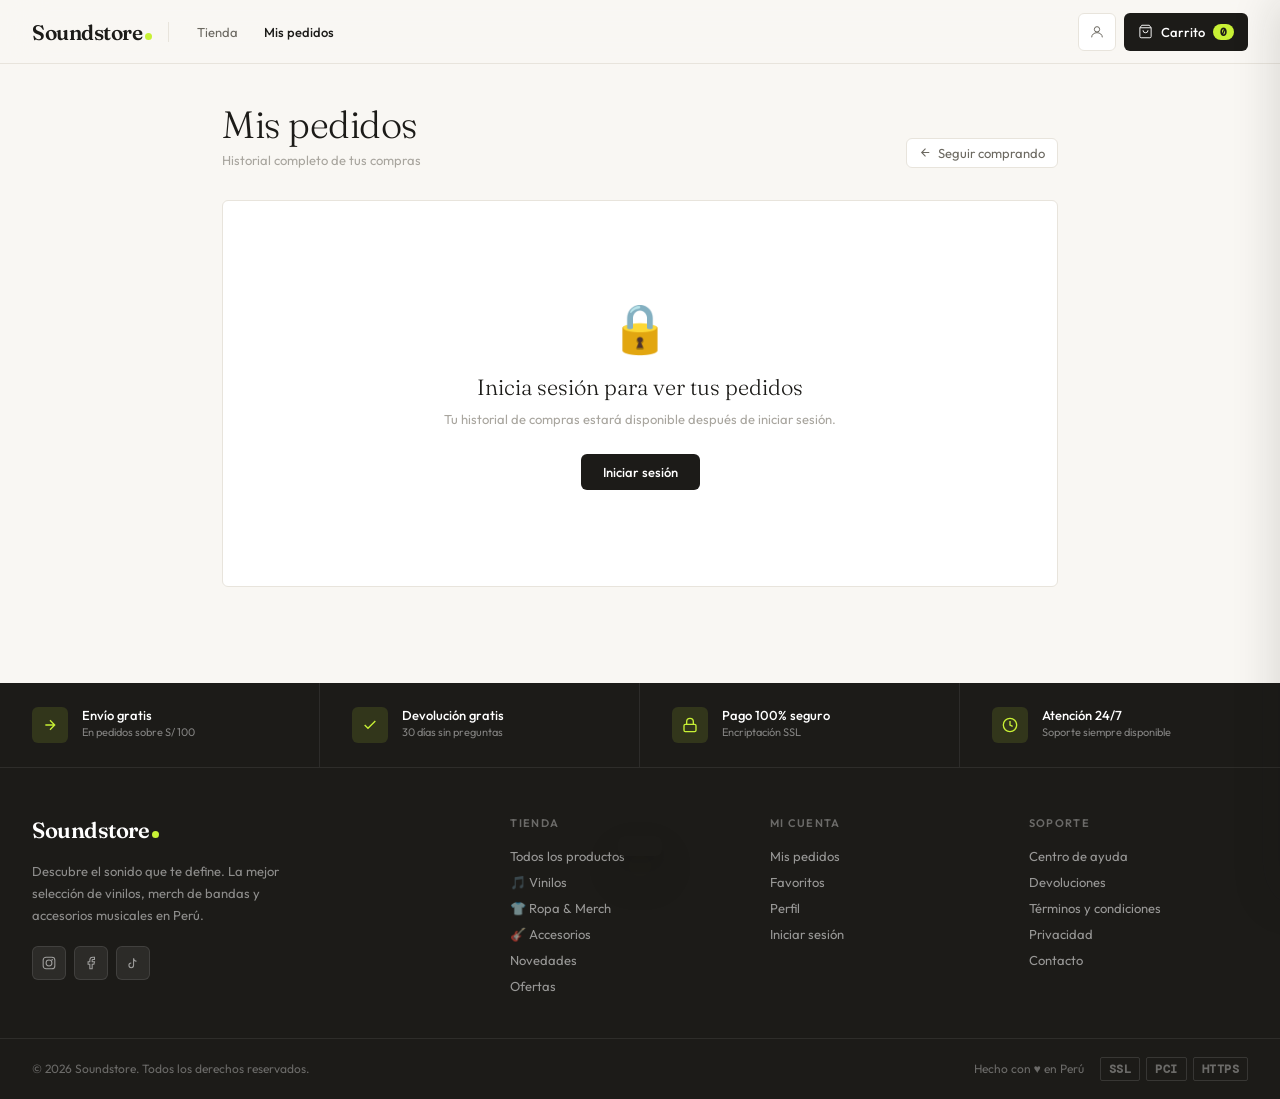
==== commit bcbcddde: "refactor: get orders by token jwt" ====
--- a/orders.html
+++ b/orders.html
@@ -186,7 +186,7 @@
     </div>
   </div>
   <div class="footer-bottom">
-    <span class="footer-bottom-left">© 2026 Sportsstore. Todos los derechos reservados.</span>
+    <span class="footer-bottom-left">© 2026 Soundstore. Todos los derechos reservados.</span>
     <div class="footer-bottom-right">
       <span>Hecho con ♥ en Perú</span>
       <div class="footer-badges">
@@ -264,6 +264,29 @@
   </div>
 </div>
 
+<!-- CHECKOUT CONFIRM MODAL -->
+<div class="confirm-ov" id="confirm-ov" onclick="cancelCheckout(event)">
+  <div class="confirm-modal">
+    <div class="confirm-hd">
+      <div class="confirm-icon">🛒</div>
+      <h3>Confirmar pedido</h3>
+    </div>
+    <div class="confirm-items" id="confirm-items"></div>
+    <div class="confirm-divider"></div>
+    <div class="confirm-total-row">
+      <span class="confirm-total-lbl">Total a pagar</span>
+      <span class="confirm-total-val" id="confirm-total">S/ 0.00</span>
+    </div>
+    <div class="confirm-actions">
+      <button class="btn-confirm-cancel" onclick="closeConfirm()">Cancelar</button>
+      <button class="btn-confirm-ok" id="btn-confirm-ok" onclick="confirmCheckout()">
+        <div class="btn-spinner"></div>
+        <span class="btn-label">Confirmar y pagar</span>
+      </button>
+    </div>
+  </div>
+</div>
+
 <div class="toast" id="toast">
   <span class="toast-icon" id="t-icon"></span>
   <span id="t-msg"></span>
